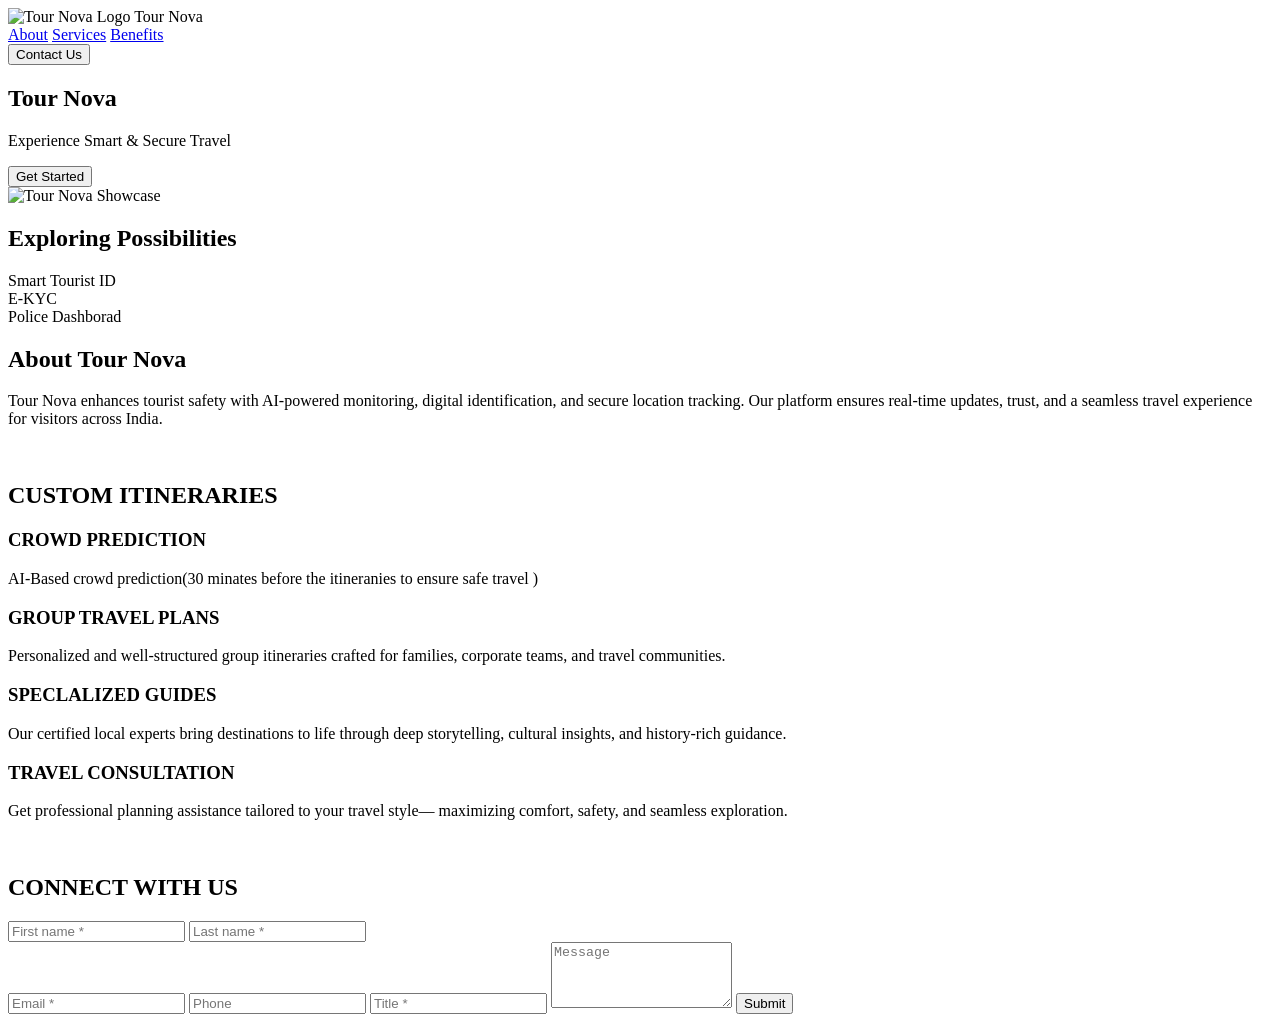
==== TOURNOVA/index.html @ 430dfb44 "Rename INDEX.html to index.html" ====
<!DOCTYPE html>
<html lang="en">
<head>
    <meta charset="UTF-8" />
    <meta name="viewport" content="width=device-width, initial-scale=1.0" />
    <title>Tour Nova</title>
    <link rel="stylesheet" href="style.css" />
</head>

<body>

    <header class="header">
        <div class="logo-area">
            <img src="https://i.ibb.co/3YPBmZ3M/Screenshot-2025-11-21-015940.png"  alt="Tour Nova Logo">
            <span class="brand-name">Tour Nova</span>
        </div>

        <nav>
            <a href="#">About</a>
            <a href="#">Services</a>
            <a href="#">Benefits</a>
        </nav>

        <button class="header-btn">Contact Us</button>
    </header>

    <section class="hero">
        <div class="hero-left">
            <h1>Tour Nova</h1>
            <p class="tagline">Experience Smart & Secure Travel</p>
            <button class="cta-btn" onclick="window.location.href='KYC.html'">Get Started</button>

        </div>

        <div class="hero-images">
    <img src="https://i.ibb.co/hrjNpz0/Screenshot-2025-11-20-235534.png" alt="Tour Nova Showcase">
</div>

    </section>

    <section class="possibilities">
        <h2>Exploring Possibilities</h2>

        <div class="box-container">
            <div class="box">Smart Tourist ID</div>
            <div class="box">E-KYC</div>
            <div class="box">Police Dashborad</div>
        </div>
    </section>

    <section class="about">
        <div class="about-text">
            <h2>About Tour Nova</h2>
            <p>
                Tour Nova enhances tourist safety with AI-powered monitoring, 
                digital identification, and secure location tracking. Our platform 
                ensures real-time updates, trust, and a seamless travel experience 
                for visitors across India.
            </p>
        </div>

        <div class="about-imgs">
    <img src="https://i.ibb.co/3yqXsVmB/Screenshot-2025-11-21-001146.png" alt="">
    <img src="https://i.ibb.co/8nmPDytH/Screenshot-2025-11-21-001154.png" alt="">
</div>

    </section>

</body>
</html>

<section class="itineraries">
    <h2>CUSTOM ITINERARIES</h2>

    <div class="itinerary-grid">

        <div class="itinerary-box">
            <h3>CROWD  PREDICTION</h3>
            <p>
                AI-Based crowd prediction(30 minates before the itineranies to ensure safe travel )
            </p>
        </div>

        <div class="itinerary-box">
            <h3>GROUP TRAVEL PLANS</h3>
            <p>
                Personalized and well-structured group itineraries crafted for families,
                corporate teams, and travel communities.
            </p>
        </div>

        <div class="itinerary-box">
            <h3>SPECLALIZED GUIDES</h3>
            <p>
                Our certified local experts bring destinations to life through deep 
                storytelling, cultural insights, and history-rich guidance.
            </p>
        </div>

        <div class="itinerary-box">
            <h3>TRAVEL CONSULTATION</h3>
            <p>
                Get professional planning assistance tailored to your travel style—
                maximizing comfort, safety, and seamless exploration.
            </p>
        </div>
    </div>
</section>
<section class="contact-section">
    <div class="contact-bg">
        <img src="/mnt/data/Screenshot 2025-11-21 010053.png" alt="">
    </div>

    <div class="contact-form-card">
        <h2>CONNECT WITH US</h2>

        <form>
            <div class="form-row">
                <input type="text" placeholder="First name *" required>
                <input type="text" placeholder="Last name *" required>
            </div>

            <input type="email" placeholder="Email *" required>

            <input type="tel" placeholder="Phone">

            <input type="text" placeholder="Title *" required>

            <textarea placeholder="Message" rows="4"></textarea>

            <button type="submit" class="submit-btn">Submit</button>
        </form>
        <script>
document.querySelector(".contact-form-card form").addEventListener("submit", function(e) {
    e.preventDefault();
    alert("Data Stored Successfully!");
});
</script>

    </div>
</section>
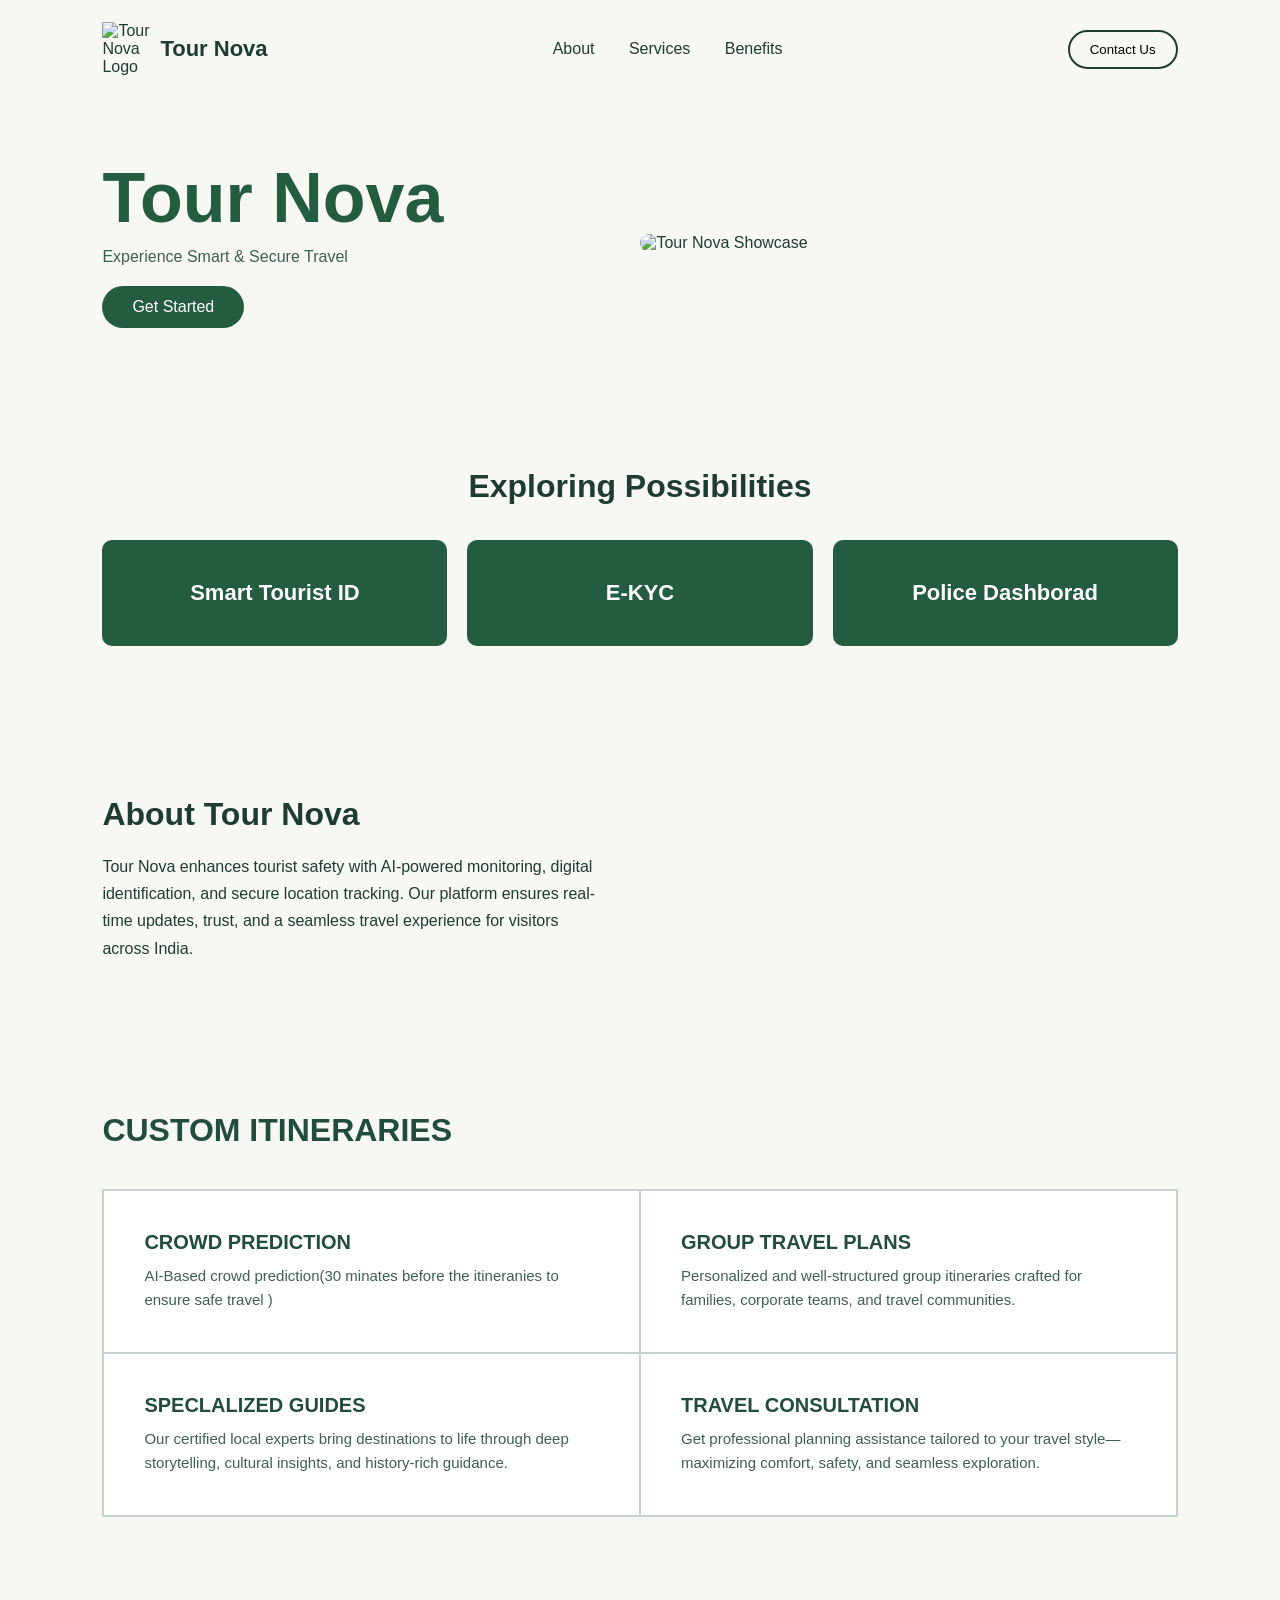
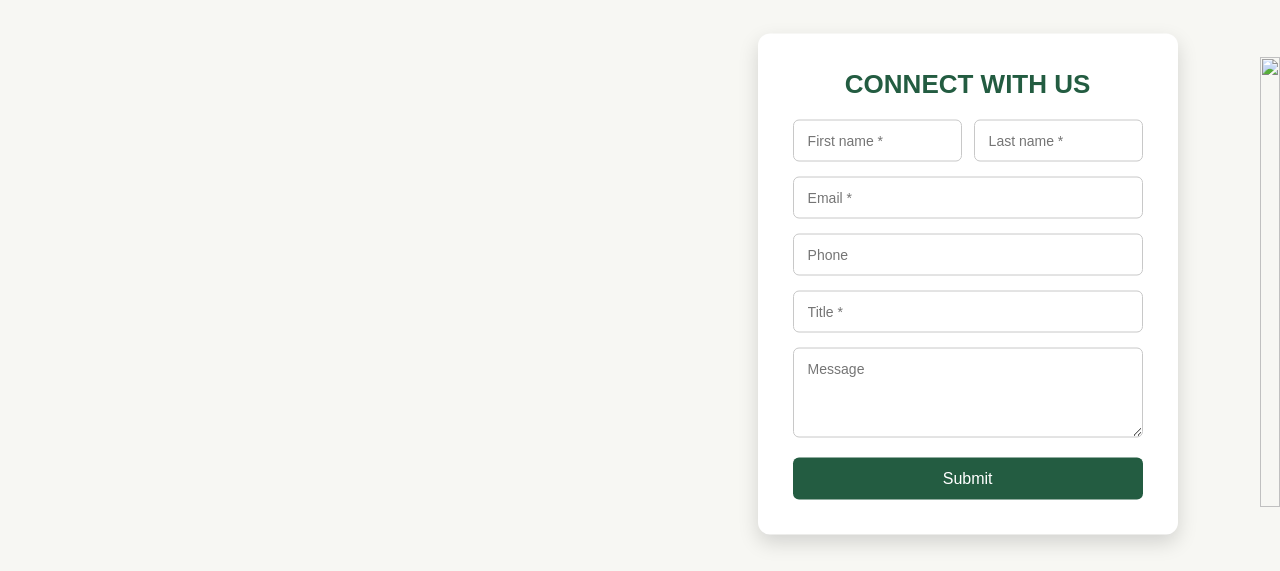
==== commit 9535ba96: "Update index.html" ====
--- a/TOURNOVA/index.html
+++ b/TOURNOVA/index.html
@@ -4,7 +4,7 @@
     <meta charset="UTF-8" />
     <meta name="viewport" content="width=device-width, initial-scale=1.0" />
     <title>Tour Nova</title>
-    <link rel="stylesheet" href="style.css" />
+    <link rel="stylesheet" href="style.css" >
 </head>
 
 <body>
--- a/TOURNOVA/style.css
+++ b/TOURNOVA/style.css
@@ -0,0 +1,346 @@
+@import url("https://fonts.googleapis.com/css2?family=Poppins:wght@300;400;600;700&display=swap");
+
+* {
+    margin: 0;
+    padding: 0;
+    box-sizing: border-box;
+    font-family: "Poppins", sans-serif;
+}
+
+body {
+    background: #f7f7f3;
+    color: #1f3c32;
+}
+
+
+/* HEADER */
+.header {
+    display: flex;
+    justify-content: space-between;
+    align-items: center;
+    padding: 22px 8%;
+    background: transparent;
+}
+
+.logo-area {
+    display: flex;
+    align-items: center;
+    gap: 10px;
+}
+
+.logo-area img {
+    width: 48px;
+}
+
+.brand-name {
+    font-size: 22px;
+    font-weight: 700;
+    color: #1f3c32;
+}
+
+nav a {
+    margin: 0 15px;
+    text-decoration: none;
+    font-weight: 500;
+    color: #1f3c32;
+}
+
+.header-btn {
+    padding: 10px 20px;
+    border: 2px solid #1f3c32;
+    background: transparent;
+    border-radius: 40px;
+    cursor: pointer;
+    font-weight: 500;
+}
+
+.header-btn:hover {
+    background: #1f3c32;
+    color: white;
+}
+
+
+/* HERO SECTION */
+.hero {
+    display: flex;
+    align-items: center;
+    padding: 60px 8%;
+    gap: 40px;
+    flex-wrap: wrap;
+}
+
+.hero-left h1 {
+    font-size: 70px;
+    font-weight: 700;
+    color: #235c41;
+}
+
+.tagline {
+    margin-top: 10px;
+    font-size: 16px;
+    color: #3d6054;
+}
+
+.cta-btn {
+    margin-top: 20px;
+    padding: 12px 30px;
+    font-size: 16px;
+    background: #235c41;
+    color: white;
+    border: none;
+    border-radius: 35px;
+    cursor: pointer;
+}
+
+.hero-images {
+    flex: 1;
+    display: flex;
+    justify-content: center;
+}
+
+.hero-images img {
+    width: 100%;
+    max-width: 380px;
+    border-radius: 10px;
+}
+
+
+
+/* SECTION 2 — POSSIBILITIES */
+.possibilities {
+    text-align: center;
+    padding: 80px 8%;
+}
+
+.possibilities h2 {
+    font-size: 32px;
+    margin-bottom: 35px;
+}
+
+.box-container {
+    display: grid;
+    grid-template-columns: repeat(3, 1fr);
+    gap: 20px;
+}
+
+.box {
+    background: #235c41;
+    color: white;
+    padding: 40px 20px;
+    border-radius: 10px;
+    font-size: 22px;
+    font-weight: 600;
+}
+
+
+/* ABOUT SECTION */
+.about {
+    display: flex;
+    padding: 70px 8%;
+    gap: 40px;
+    flex-wrap: wrap;
+}
+
+.about-text {
+    flex: 1;
+}
+
+.about-text h2 {
+    font-size: 32px;
+    margin-bottom: 20px;
+}
+
+.about-text p {
+    max-width: 500px;
+    line-height: 1.7;
+}
+
+.about-imgs {
+    flex: 1;
+    display: flex;
+    gap: 20px;
+}
+
+.about-imgs img {
+    width: 48%;
+    border-radius: 10px;
+}
+
+
+/* RESPONSIVE DESIGN */
+@media (max-width: 850px) {
+    nav {
+        display: none;
+    }
+
+    .hero-left h1 {
+        font-size: 45px;
+    }
+
+    .box-container {
+        grid-template-columns: 1fr;
+    }
+
+    .hero-images img {
+        width: 100%;
+    }
+
+    .hero-images {
+        flex-direction: column;}
+}
+/* CUSTOM ITINERARIES SECTION */
+.itineraries {
+    padding: 80px 8%;
+    background: #f7f7f3;
+    color: #1f3c32;
+    text-align: left;
+}
+
+.itineraries h2 {
+    font-size: 32px;
+    margin-bottom: 40px;
+    font-weight: 700;
+    color: #214c3e;
+    text-align: left;
+}
+
+/* GRID */
+.itinerary-grid {
+    display: grid;
+    grid-template-columns: repeat(2, 1fr);
+    border: 1px solid #c9d3cd;
+}
+
+.itinerary-box {
+    padding: 40px;
+    border: 1px solid #c9d3cd;
+    background: #ffffff;
+}
+
+.itinerary-box h3 {
+    font-size: 20px;
+    color: #214c3e;
+    margin-bottom: 10px;
+}
+
+.itinerary-box p {
+    font-size: 15px;
+    color: #3f5f55;
+    line-height: 1.6;
+}
+
+/* RESPONSIVE */
+@media (max-width: 768px) {
+    .itinerary-grid {
+        grid-template-columns: 1fr;
+    }
+}
+/* CONTACT SECTION */
+.contact-section {
+    position: relative;
+    width: 100%;
+    display: flex;
+    justify-content: flex-end;
+    align-items: center;
+    padding: 60px 0;
+}
+
+.contact-bg img {
+    width: 100%;
+    height: 450px;
+    object-fit: cover;
+}
+
+/* White card (form panel) */
+.contact-form-card {
+    position: absolute;
+    right: 8%;
+    top: 50%;
+    transform: translateY(-50%);
+    background: #ffffff;
+    padding: 35px;
+    width: 420px;
+    border-radius: 12px;
+    box-shadow: 0 8px 20px rgba(0,0,0,0.15);
+}
+
+.contact-form-card h2 {
+    text-align: center;
+    color: #235c41;
+    font-size: 26px;
+    margin-bottom: 20px;
+    font-weight: 700;
+}
+
+/* Form */
+form {
+    display: flex;
+    flex-direction: column;
+    gap: 15px;
+}
+
+.form-row {
+    display: flex;
+    gap: 12px;
+}
+
+.form-row input {
+    width: 50%;
+}
+
+input, textarea {
+    width: 100%;
+    padding: 12px 14px;
+    border: 1.5px solid #c8c8c8;
+    border-radius: 6px;
+    font-size: 14px;
+    outline: none;
+}
+
+input:focus, textarea:focus {
+    border-color: #235c41;
+}
+
+/* Submit Button */
+.submit-btn {
+    width: 100%;
+    padding: 12px;
+    background: #235c41;
+    color: white;
+    border: none;
+    cursor: pointer;
+    border-radius: 6px;
+    font-size: 16px;
+    margin-top: 5px;
+}
+
+/* RESPONSIVE */
+@media (max-width: 900px) {
+    .contact-form-card {
+        position: static;
+        transform: none;
+        margin: 20px auto;
+        width: 90%;
+    }
+}
+/* CONTACT SECTION WITH BACKGROUND IMAGE */
+.contact-section {
+    position: relative;
+    width: 100%;
+    min-height: 450px;
+    display: flex;
+    justify-content: flex-end;
+    align-items: center;
+    padding: 60px 0;
+
+    /* ✅ Background image from your upload */
+    background-image: url("https://i.ibb.co/dwHWxmv3/india-tourist-map.jpg" );
+    background-size: cover;
+    background-position: center;
+    background-repeat: no-repeat;
+}
+
+/* Remove image tag effect */
+.contact-bg img {
+    display: none;
+}
